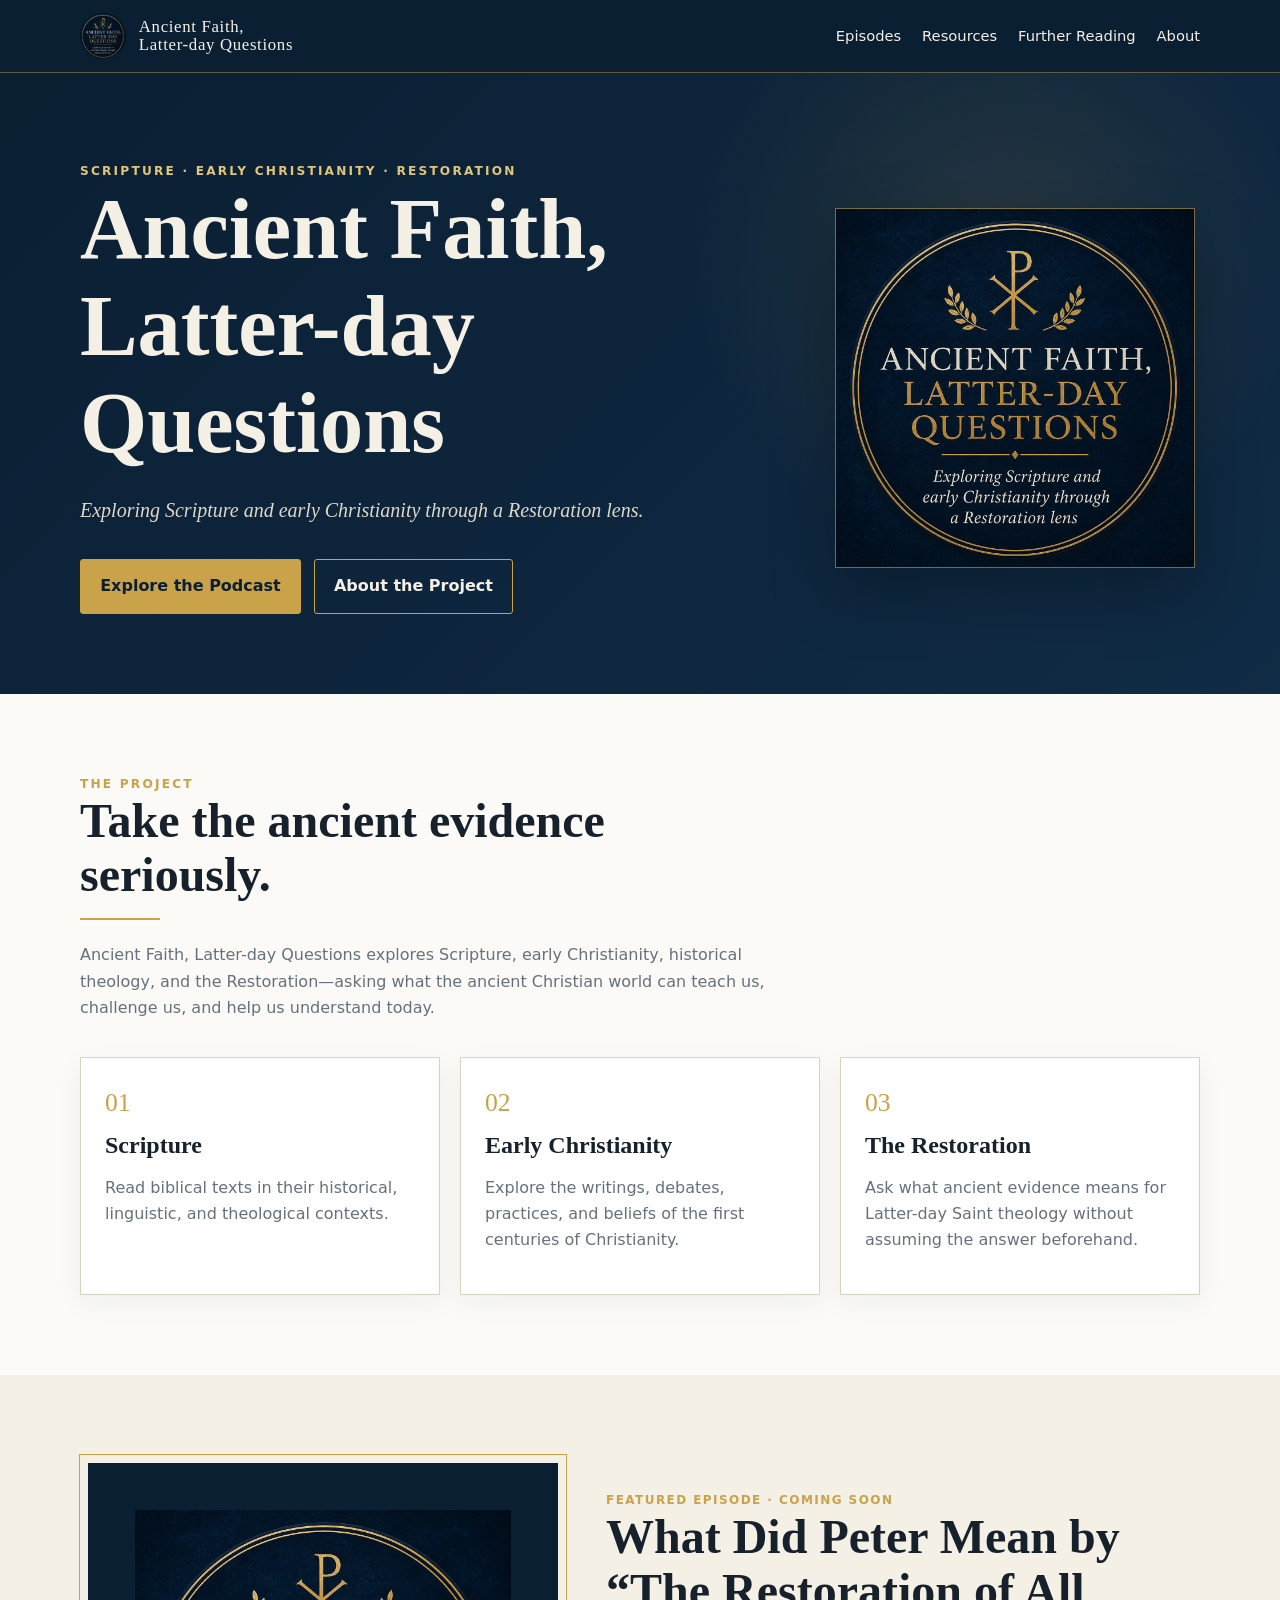
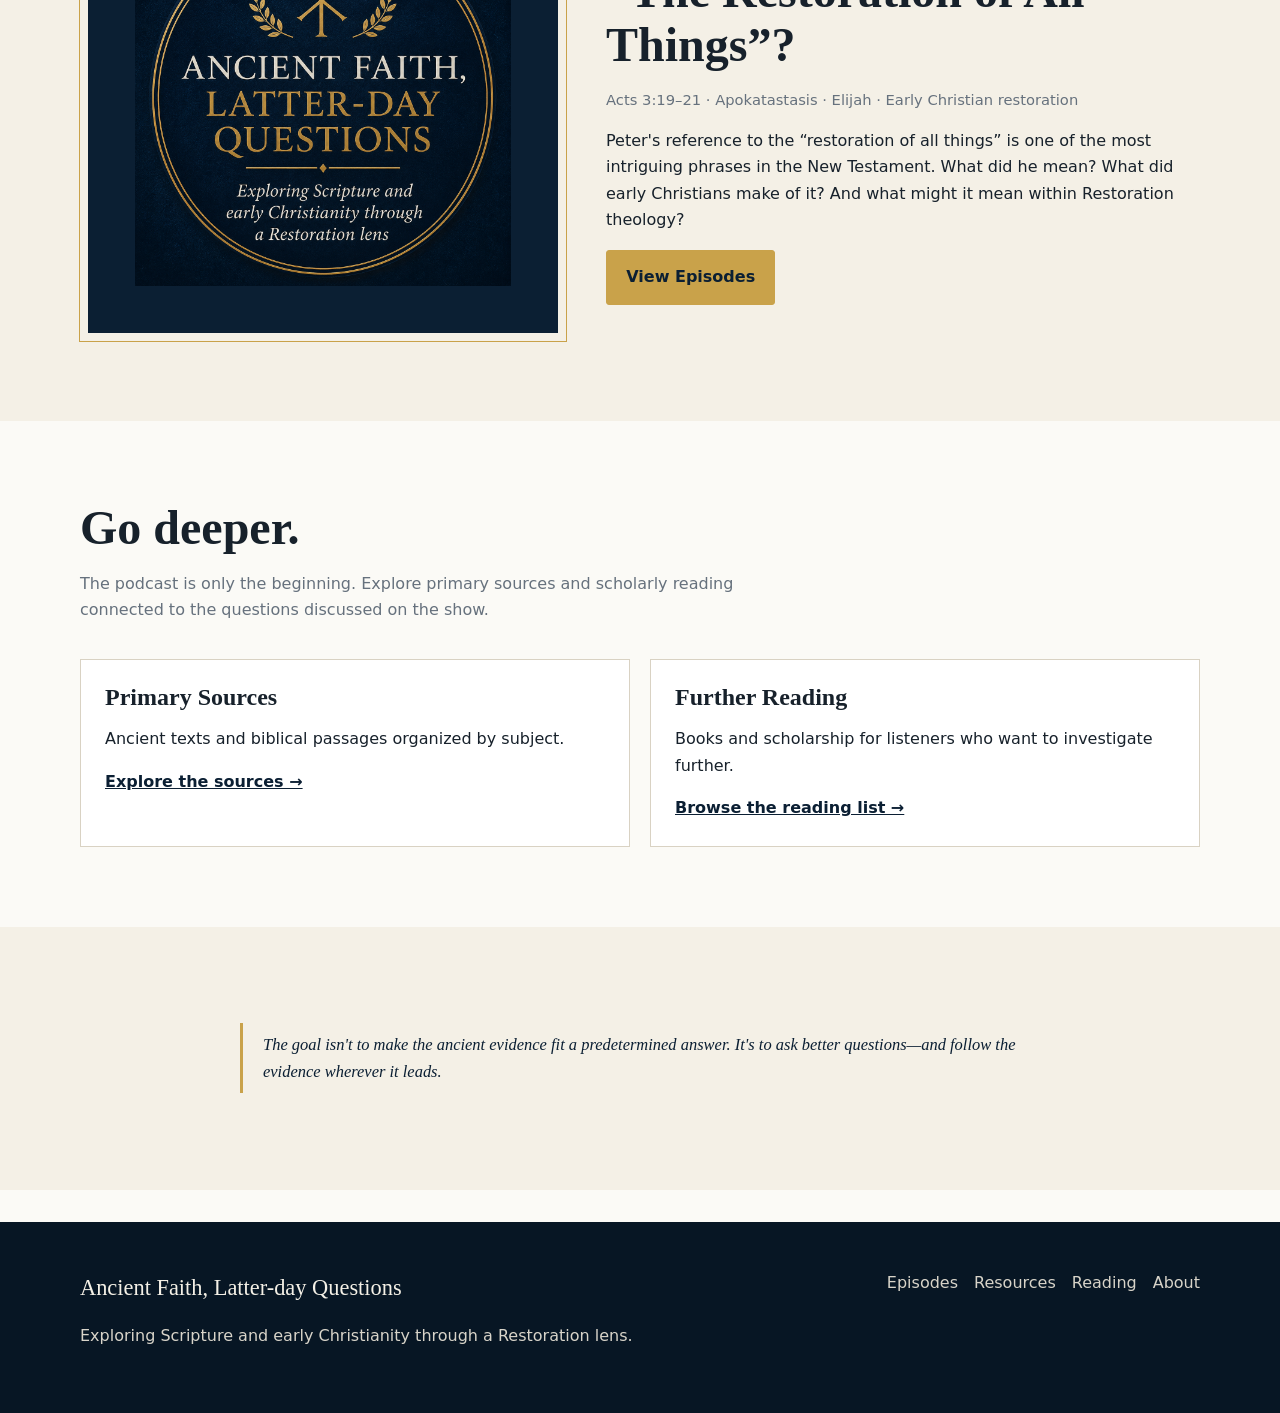
==== index.html @ 143a2c7d "Add files via upload Initial website" ====
<!doctype html>
<html lang="en">
<head>
  <meta charset="utf-8">
  <meta name="viewport" content="width=device-width, initial-scale=1">
  <meta name="description" content="Ancient Faith, Latter-day Questions — Exploring Scripture and early Christianity through a Restoration lens.">
  <title>Ancient Faith, Latter-day Questions</title>
  <link rel="stylesheet" href="css/style.css">
</head>
<body>
<header class="site-header">
  <div class="container nav">
    <a class="brand" href="index.html">
      <img src="images/logo.png" alt="Ancient Faith, Latter-day Questions logo">
      <span class="brand-name">Ancient Faith,<br>Latter-day Questions</span>
    </a>
    <nav>
      <ul class="nav-links">
        <li><a href="episodes.html">Episodes</a></li>
        <li><a href="resources.html">Resources</a></li>
        <li><a href="reading.html">Further Reading</a></li>
        <li><a href="about.html">About</a></li>
      </ul>
    </nav>
  </div>
</header>

<main>
<section class="hero">
  <div class="container hero-grid">
    <div>
      <div class="eyebrow">Scripture · Early Christianity · Restoration</div>
      <h1>Ancient Faith,<br>Latter-day Questions</h1>
      <p class="hero-tagline">Exploring Scripture and early Christianity through a Restoration lens.</p>
      <div class="button-row">
        <a class="button button-primary" href="episodes.html">Explore the Podcast</a>
        <a class="button button-secondary" href="about.html">About the Project</a>
      </div>
    </div>
    <img class="hero-logo" src="images/logo.png" alt="Podcast logo">
  </div>
</section>

<section class="section">
  <div class="container">
    <div class="section-heading">
      <div class="eyebrow" style="color:var(--gold)">The Project</div>
      <h2>Take the ancient evidence seriously.</h2>
      <div class="gold-line"></div>
      <p>Ancient Faith, Latter-day Questions explores Scripture, early Christianity, historical theology, and the Restoration—asking what the ancient Christian world can teach us, challenge us, and help us understand today.</p>
    </div>
    <div class="cards">
      <article class="card">
        <div class="number">01</div>
        <h3>Scripture</h3>
        <p>Read biblical texts in their historical, linguistic, and theological contexts.</p>
      </article>
      <article class="card">
        <div class="number">02</div>
        <h3>Early Christianity</h3>
        <p>Explore the writings, debates, practices, and beliefs of the first centuries of Christianity.</p>
      </article>
      <article class="card">
        <div class="number">03</div>
        <h3>The Restoration</h3>
        <p>Ask what ancient evidence means for Latter-day Saint theology without assuming the answer beforehand.</p>
      </article>
    </div>
  </div>
</section>

<section class="section alt">
  <div class="container featured">
    <div class="episode-art">
      <img src="images/logo.png" alt="">
    </div>
    <div>
      <div class="kicker">Featured Episode · Coming Soon</div>
      <h2>What Did Peter Mean by “The Restoration of All Things”?</h2>
      <p class="meta">Acts 3:19–21 · Apokatastasis · Elijah · Early Christian restoration</p>
      <p>Peter's reference to the “restoration of all things” is one of the most intriguing phrases in the New Testament. What did he mean? What did early Christians make of it? And what might it mean within Restoration theology?</p>
      <a class="button button-primary" href="episodes.html">View Episodes</a>
    </div>
  </div>
</section>

<section class="section">
  <div class="container">
    <div class="section-heading">
      <h2>Go deeper.</h2>
      <p>The podcast is only the beginning. Explore primary sources and scholarly reading connected to the questions discussed on the show.</p>
    </div>
    <div class="resource-grid">
      <div class="resource">
        <h3>Primary Sources</h3>
        <p>Ancient texts and biblical passages organized by subject.</p>
        <a href="resources.html">Explore the sources →</a>
      </div>
      <div class="resource">
        <h3>Further Reading</h3>
        <p>Books and scholarship for listeners who want to investigate further.</p>
        <a href="reading.html">Browse the reading list →</a>
      </div>
    </div>
  </div>
</section>

<section class="section alt">
  <div class="container content">
    <p class="quote">The goal isn't to make the ancient evidence fit a predetermined answer. It's to ask better questions—and follow the evidence wherever it leads.</p>
  </div>
</section>
</main>

<footer class="site-footer">
  <div class="container footer-grid">
    <div>
      <div class="footer-title">Ancient Faith, Latter-day Questions</div>
      <p>Exploring Scripture and early Christianity through a Restoration lens.</p>
    </div>
    <div class="footer-links">
      <a href="episodes.html">Episodes</a>
      <a href="resources.html">Resources</a>
      <a href="reading.html">Reading</a>
      <a href="about.html">About</a>
    </div>
  </div>
</footer>
</body>
</html>
---- css/style.css ----
:root {
  --navy: #0b1f33;
  --navy-2: #102b45;
  --gold: #c9a24a;
  --gold-light: #dfc57d;
  --ivory: #f4f0e6;
  --paper: #fbfaf6;
  --ink: #17212b;
  --muted: #66717d;
  --line: #d9d2c3;
  --white: #ffffff;
  --max-width: 1120px;
  --serif: Georgia, "Times New Roman", serif;
  --sans: Inter, ui-sans-serif, system-ui, -apple-system, BlinkMacSystemFont, "Segoe UI", sans-serif;
}

* { box-sizing: border-box; }
html { scroll-behavior: smooth; }
body {
  margin: 0;
  color: var(--ink);
  background: var(--paper);
  font-family: var(--sans);
  line-height: 1.65;
}
img { max-width: 100%; display: block; }
a { color: inherit; }
.container {
  width: min(calc(100% - 2rem), var(--max-width));
  margin-inline: auto;
}
.site-header {
  background: var(--navy);
  color: var(--ivory);
  border-bottom: 1px solid rgba(201,162,74,.45);
  position: sticky;
  top: 0;
  z-index: 20;
}
.nav {
  min-height: 72px;
  display: flex;
  align-items: center;
  justify-content: space-between;
  gap: 1rem;
}
.brand {
  display: flex;
  align-items: center;
  gap: .8rem;
  text-decoration: none;
}
.brand img {
  width: 46px;
  height: 46px;
  object-fit: cover;
  border-radius: 50%;
}
.brand-name {
  font-family: var(--serif);
  font-size: 1.05rem;
  letter-spacing: .04em;
  line-height: 1.05;
}
.nav-links {
  display: flex;
  gap: 1.3rem;
  list-style: none;
  padding: 0;
  margin: 0;
}
.nav-links a {
  text-decoration: none;
  color: var(--ivory);
  font-size: .92rem;
}
.nav-links a:hover { color: var(--gold-light); }

.hero {
  background:
    radial-gradient(circle at 78% 30%, rgba(201,162,74,.13), transparent 28%),
    linear-gradient(135deg, var(--navy), var(--navy-2));
  color: var(--ivory);
  padding: 5.5rem 0 5rem;
}
.hero-grid {
  display: grid;
  grid-template-columns: 1.3fr .7fr;
  gap: 4rem;
  align-items: center;
}
.eyebrow {
  color: var(--gold-light);
  text-transform: uppercase;
  letter-spacing: .18em;
  font-size: .76rem;
  font-weight: 700;
}
h1, h2, h3 {
  font-family: var(--serif);
  line-height: 1.12;
  margin: 0 0 1rem;
}
h1 { font-size: clamp(2.8rem, 7vw, 5.4rem); }
h2 { font-size: clamp(2rem, 4vw, 3rem); }
h3 { font-size: 1.5rem; }
.hero h1 { max-width: 800px; }
.hero-tagline {
  color: #ddd8ca;
  font-family: var(--serif);
  font-style: italic;
  font-size: 1.25rem;
  max-width: 700px;
  margin: 1.4rem 0 2rem;
}
.hero-logo {
  width: min(360px, 80vw);
  margin-inline: auto;
  border: 1px solid rgba(201,162,74,.55);
  box-shadow: 0 25px 60px rgba(0,0,0,.28);
}
.button-row { display: flex; flex-wrap: wrap; gap: .8rem; }
.button {
  display: inline-block;
  padding: .85rem 1.2rem;
  border-radius: 3px;
  text-decoration: none;
  font-weight: 700;
  border: 1px solid var(--gold);
}
.button-primary { background: var(--gold); color: var(--navy); }
.button-secondary { color: var(--ivory); }

.section { padding: 5rem 0; }
.section.alt { background: var(--ivory); }
.section-heading { max-width: 720px; margin-bottom: 2.2rem; }
.section-heading p { color: var(--muted); }

.cards {
  display: grid;
  grid-template-columns: repeat(3, 1fr);
  gap: 1.25rem;
}
.card {
  background: var(--white);
  border: 1px solid var(--line);
  padding: 1.5rem;
  box-shadow: 0 8px 25px rgba(23,33,43,.05);
}
.card .number {
  color: var(--gold);
  font-family: var(--serif);
  font-size: 1.6rem;
}
.card h3 { margin-top: .5rem; }
.card p { color: var(--muted); }

.featured {
  display: grid;
  grid-template-columns: .9fr 1.1fr;
  gap: 2.5rem;
  align-items: center;
}
.episode-art {
  aspect-ratio: 1;
  background: var(--navy);
  display: grid;
  place-items: center;
  border: 8px solid var(--ivory);
  outline: 1px solid var(--gold);
}
.episode-art img { width: 80%; }
.kicker {
  color: var(--gold);
  font-weight: 800;
  text-transform: uppercase;
  letter-spacing: .12em;
  font-size: .75rem;
}
.meta { color: var(--muted); font-size: .92rem; }

.quote {
  border-left: 3px solid var(--gold);
  padding: .5rem 0 .5rem 1.25rem;
  font-family: var(--serif);
  font-size: 1.35rem;
  font-style: italic;
  color: var(--navy);
}

.page-hero {
  background: var(--navy);
  color: var(--ivory);
  padding: 4rem 0;
}
.page-hero p { color: #d9d6ce; max-width: 720px; }

.content {
  max-width: 800px;
  margin: 0 auto;
}
.content h2 { margin-top: 2.5rem; }
.content h3 { margin-top: 2rem; }
.content p, .content li { font-size: 1.03rem; }
.content ul { padding-left: 1.3rem; }

.episode-list { display: grid; gap: 1rem; }
.episode-item {
  display: grid;
  grid-template-columns: auto 1fr auto;
  gap: 1.2rem;
  align-items: center;
  background: var(--white);
  border: 1px solid var(--line);
  padding: 1.25rem;
}
.episode-num {
  font-family: var(--serif);
  font-size: 1.5rem;
  color: var(--gold);
}
.episode-item h3 { margin: 0 0 .3rem; }
.episode-item p { margin: 0; color: var(--muted); }

.resource-grid {
  display: grid;
  grid-template-columns: repeat(2, 1fr);
  gap: 1.25rem;
}
.resource {
  background: var(--white);
  border: 1px solid var(--line);
  padding: 1.5rem;
}
.resource a { color: var(--navy); font-weight: 700; }
.resource a:hover { color: var(--gold); }

.site-footer {
  background: #071624;
  color: #d8d4c9;
  padding: 3rem 0;
  margin-top: 2rem;
}
.footer-grid {
  display: grid;
  grid-template-columns: 1fr auto;
  gap: 2rem;
}
.footer-title { font-family: var(--serif); color: var(--ivory); font-size: 1.4rem; }
.footer-links { display: flex; gap: 1rem; flex-wrap: wrap; }
.footer-links a { color: #d8d4c9; text-decoration: none; }

.small { font-size: .9rem; color: var(--muted); }
.gold-line {
  width: 80px;
  height: 2px;
  background: var(--gold);
  margin: 1rem 0 1.4rem;
}

@media (max-width: 800px) {
  .nav { align-items: flex-start; padding: .8rem 0; flex-direction: column; }
  .nav-links { flex-wrap: wrap; gap: .7rem 1rem; }
  .hero { padding: 4rem 0; }
  .hero-grid, .featured, .cards, .resource-grid { grid-template-columns: 1fr; }
  .hero-logo { max-width: 280px; }
  .episode-item { grid-template-columns: auto 1fr; }
  .episode-item .button { grid-column: 2; justify-self: start; }
  .footer-grid { grid-template-columns: 1fr; }
}
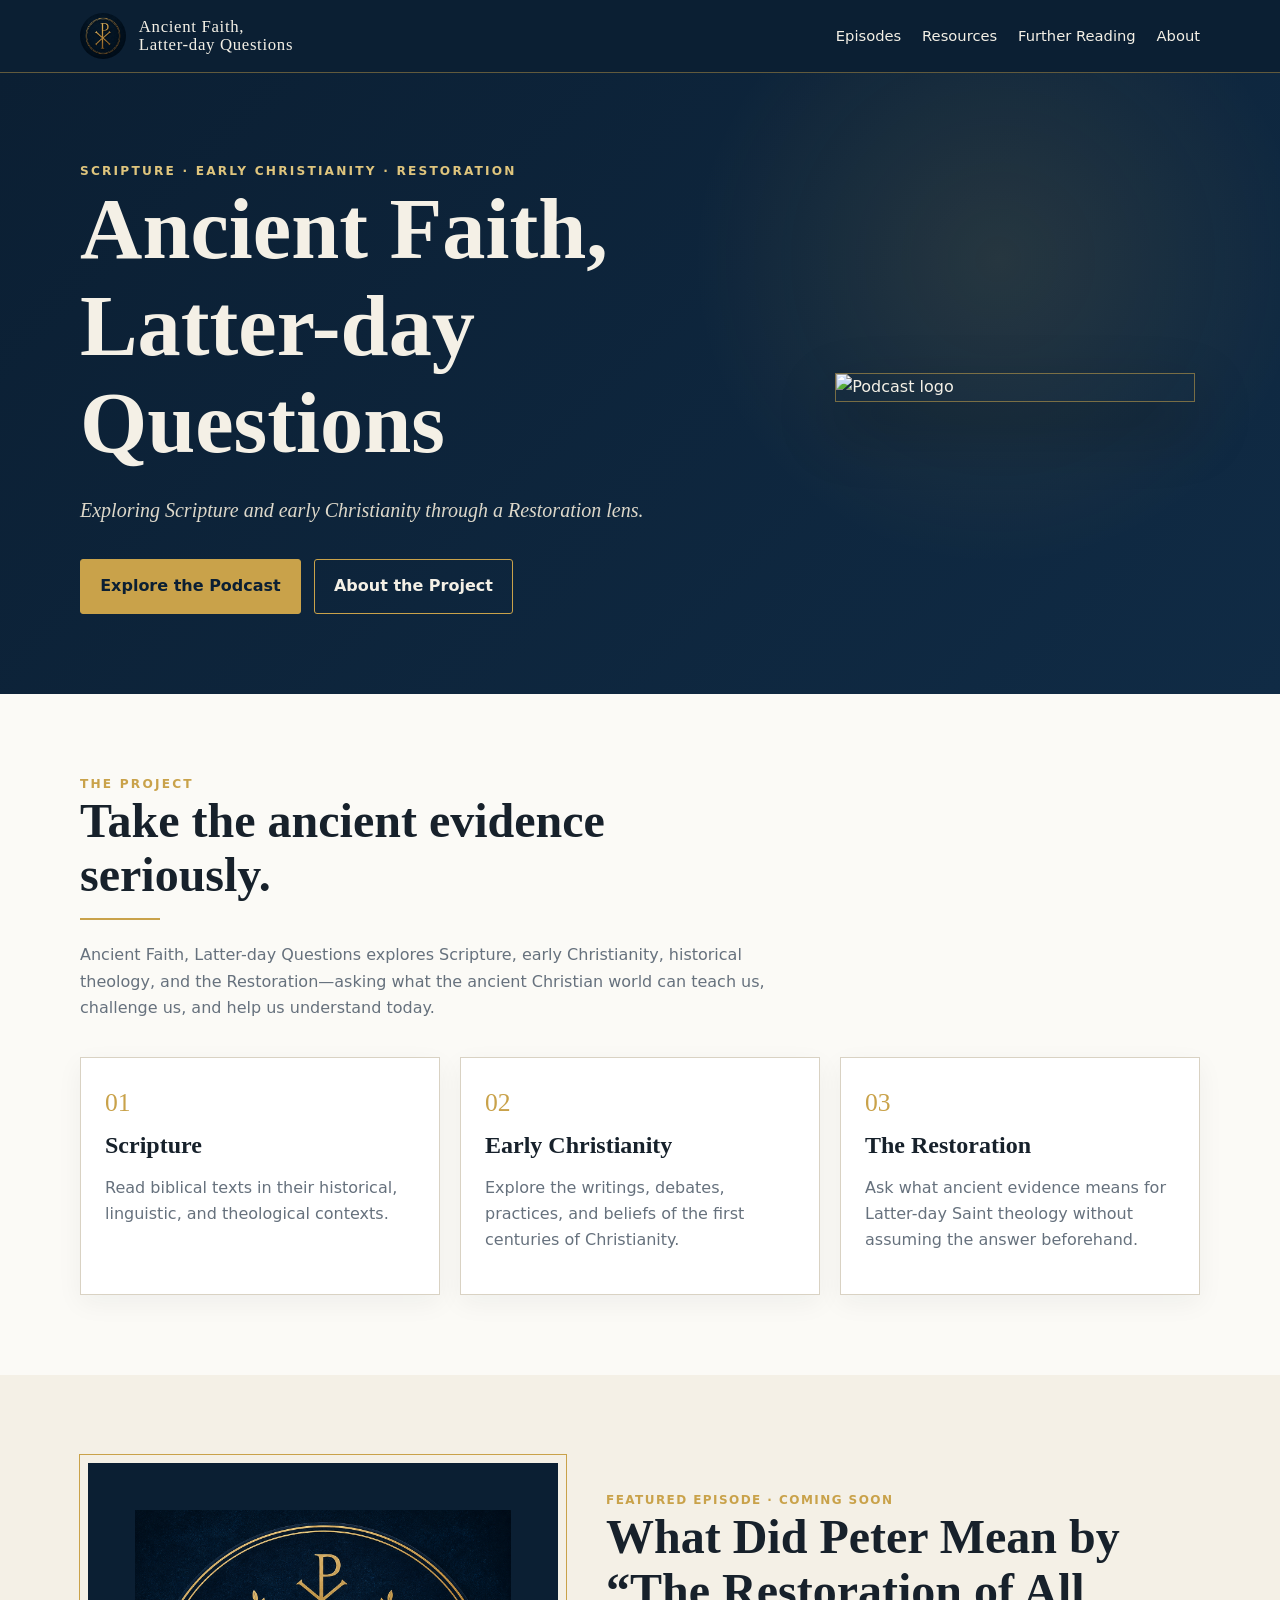
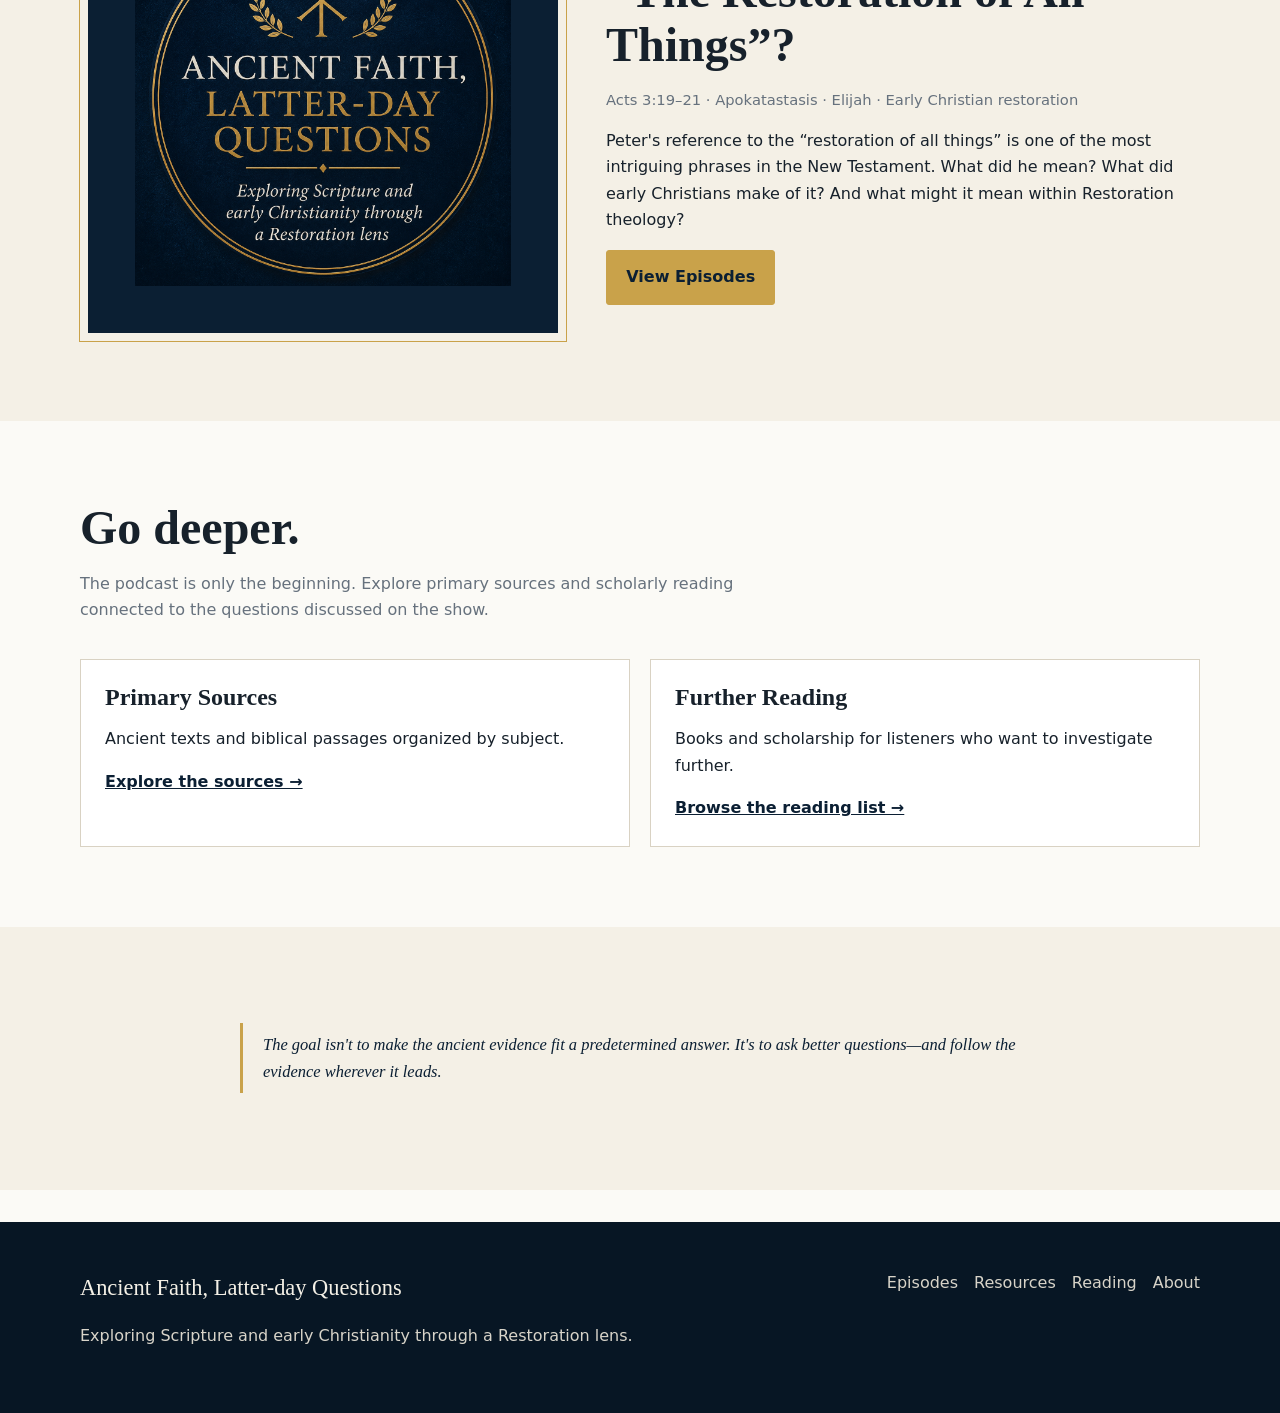
==== commit 5852f2cc: "Update index.html" ====
--- a/index.html
+++ b/index.html
@@ -11,7 +11,7 @@
 <header class="site-header">
   <div class="container nav">
     <a class="brand" href="index.html">
-      <img src="images/logo.png" alt="Ancient Faith, Latter-day Questions logo">
+      <img src="images/christogram.png" alt="Ancient Faith, Latter-day Questions logo">
       <span class="brand-name">Ancient Faith,<br>Latter-day Questions</span>
     </a>
     <nav>
@@ -37,7 +37,7 @@
         <a class="button button-secondary" href="about.html">About the Project</a>
       </div>
     </div>
-    <img class="hero-logo" src="images/logo.png" alt="Podcast logo">
+    <img class="hero-logo" src="images/Christogram.png" alt="Podcast logo">
   </div>
 </section>
 
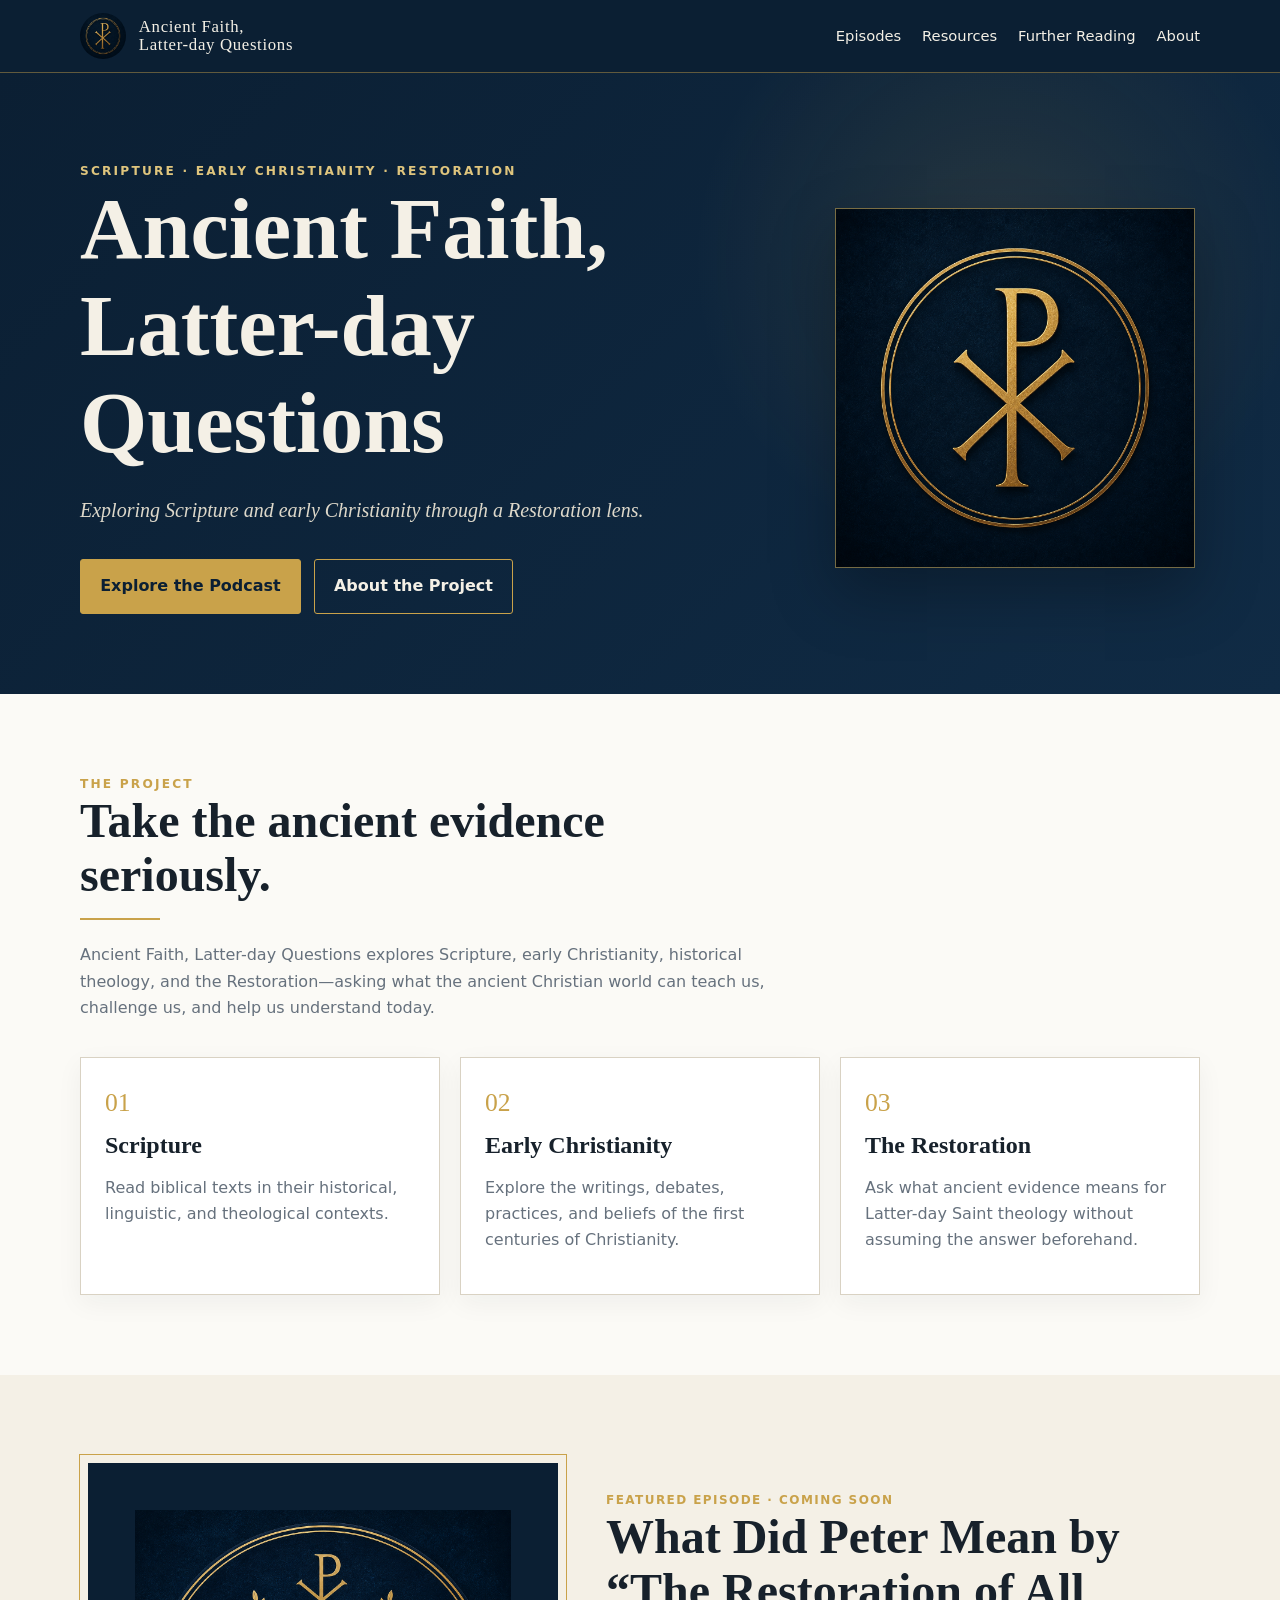
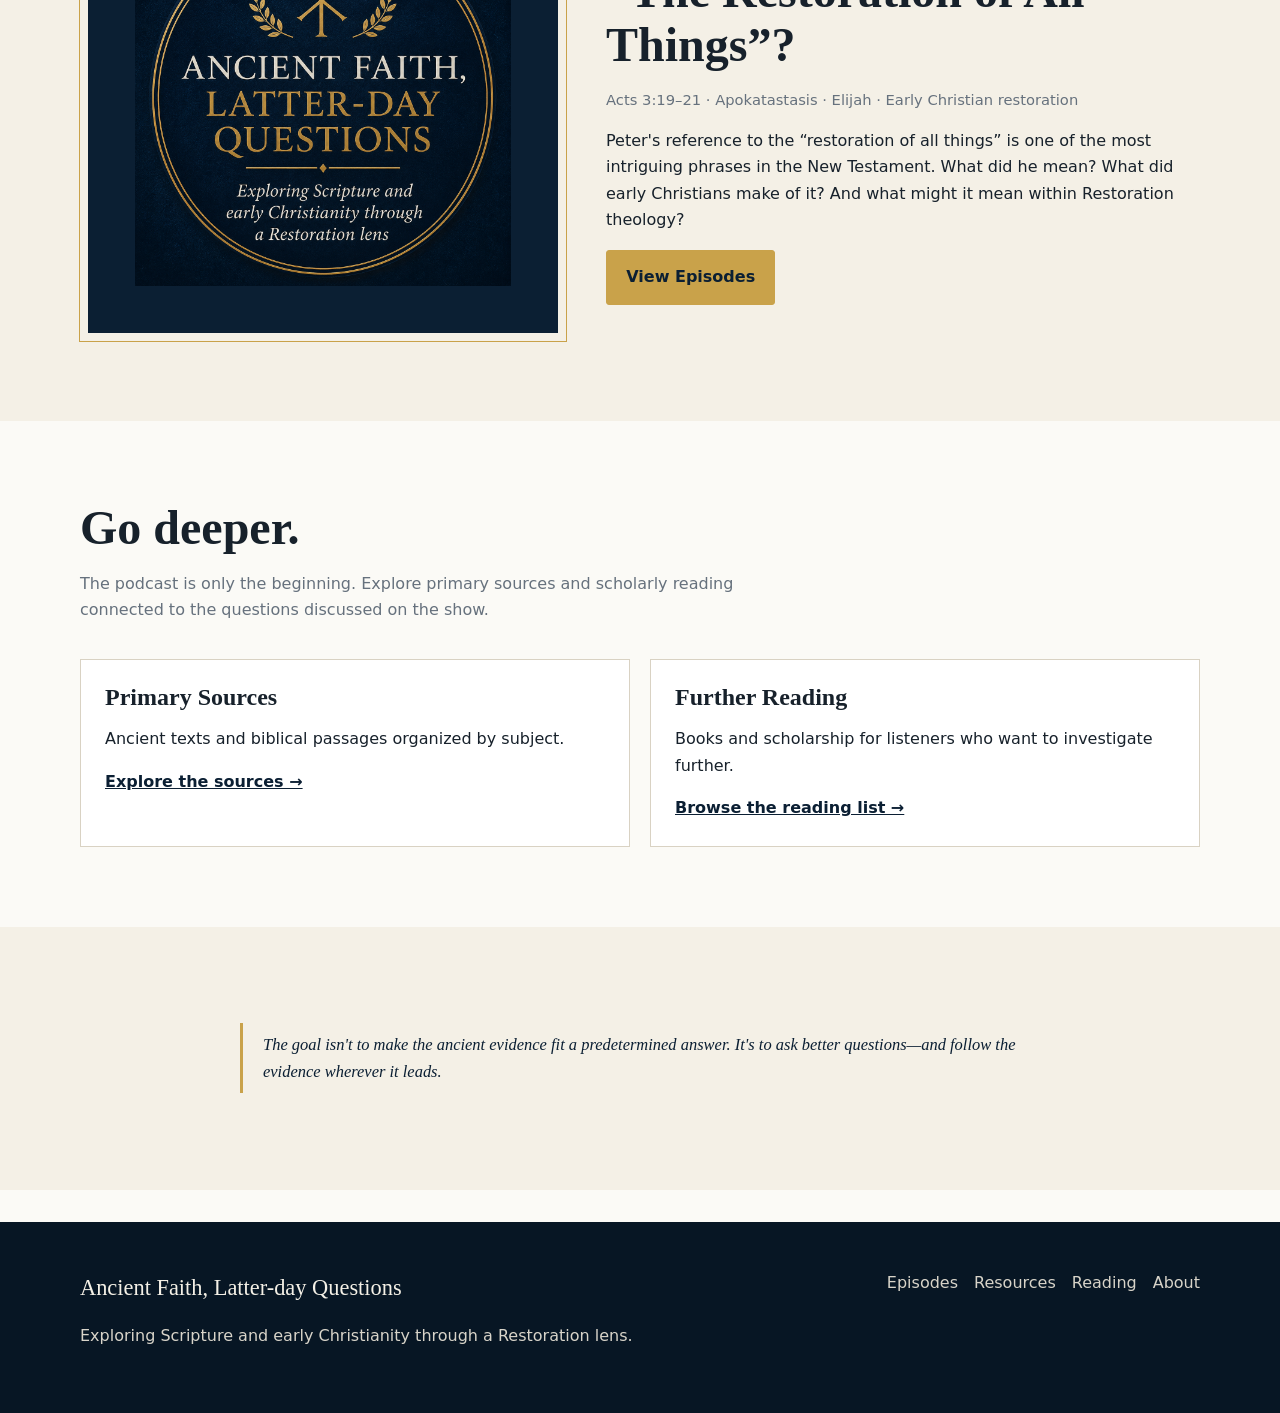
==== commit e17dfc4d: "Update index.html" ====
--- a/index.html
+++ b/index.html
@@ -37,7 +37,7 @@
         <a class="button button-secondary" href="about.html">About the Project</a>
       </div>
     </div>
-    <img class="hero-logo" src="images/Christogram.png" alt="Podcast logo">
+    <img class="hero-logo" src="images/christogram.png" alt="Podcast logo">
   </div>
 </section>
 
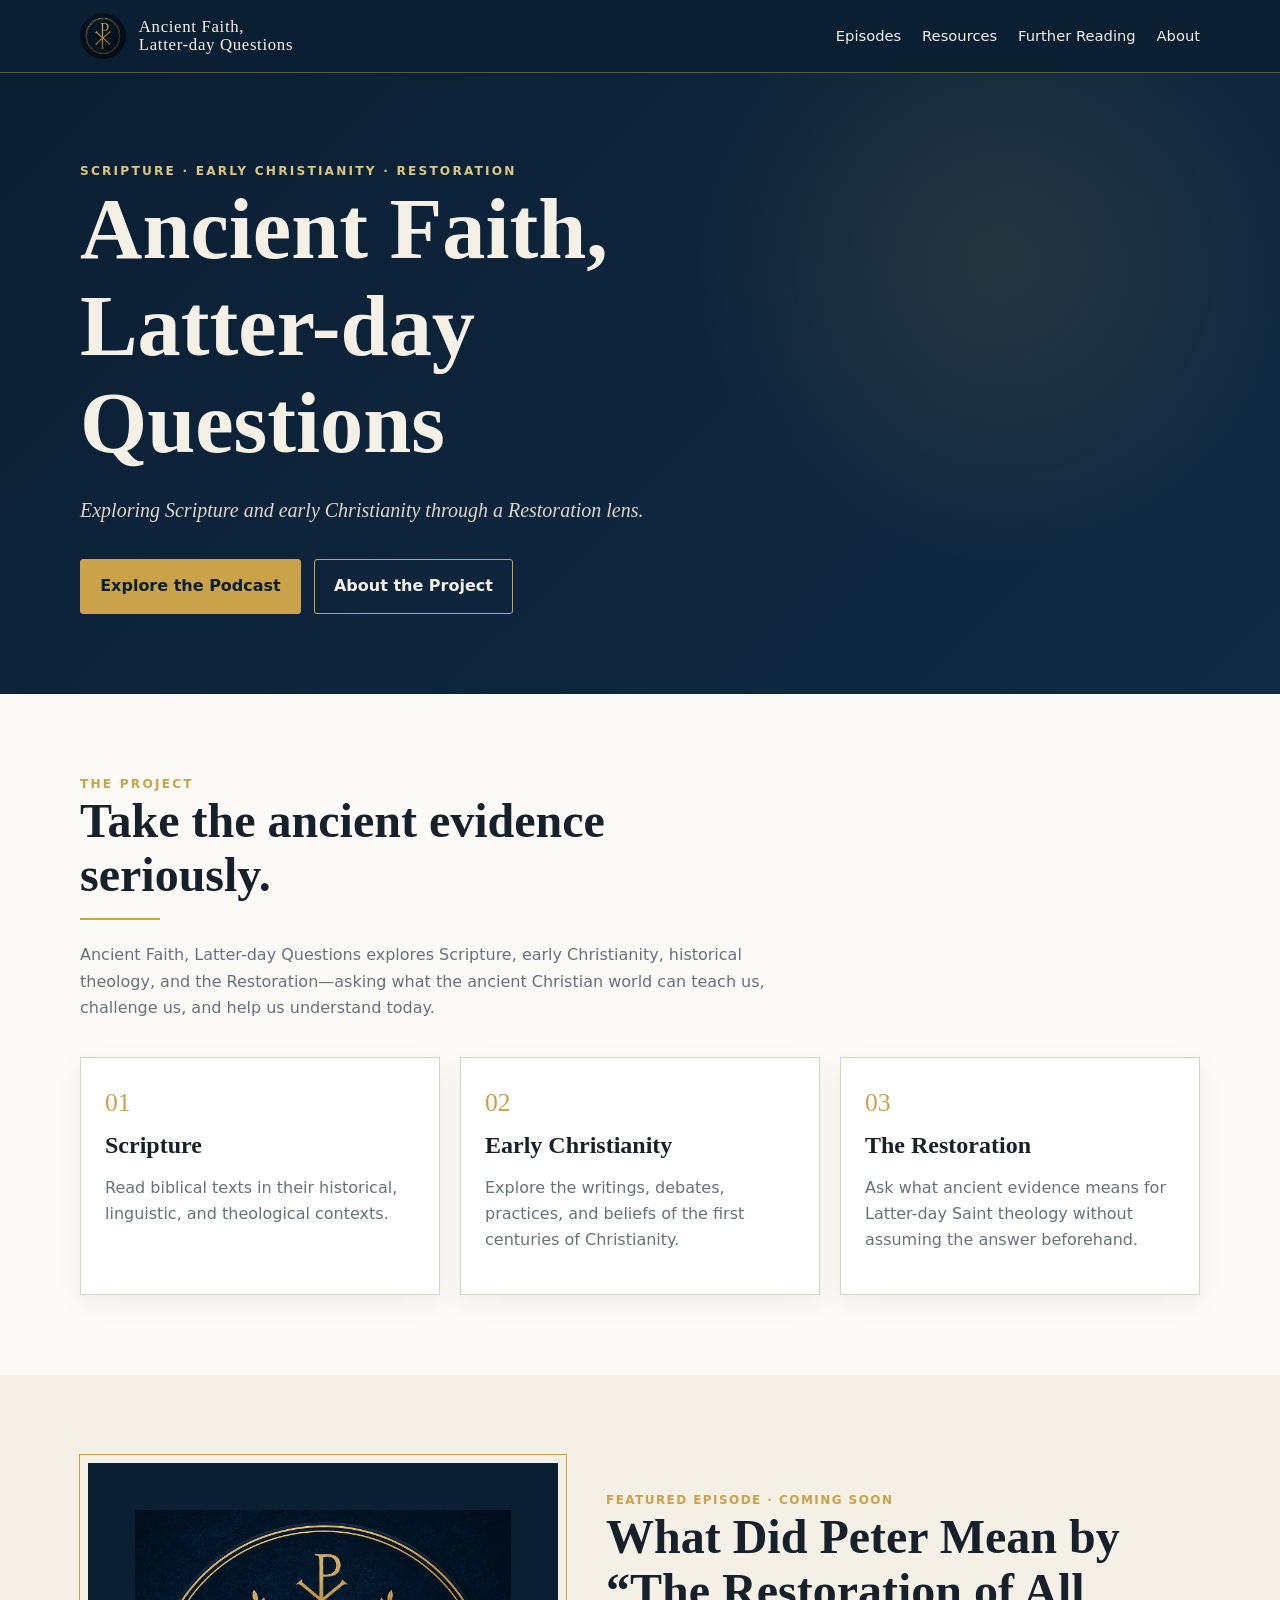
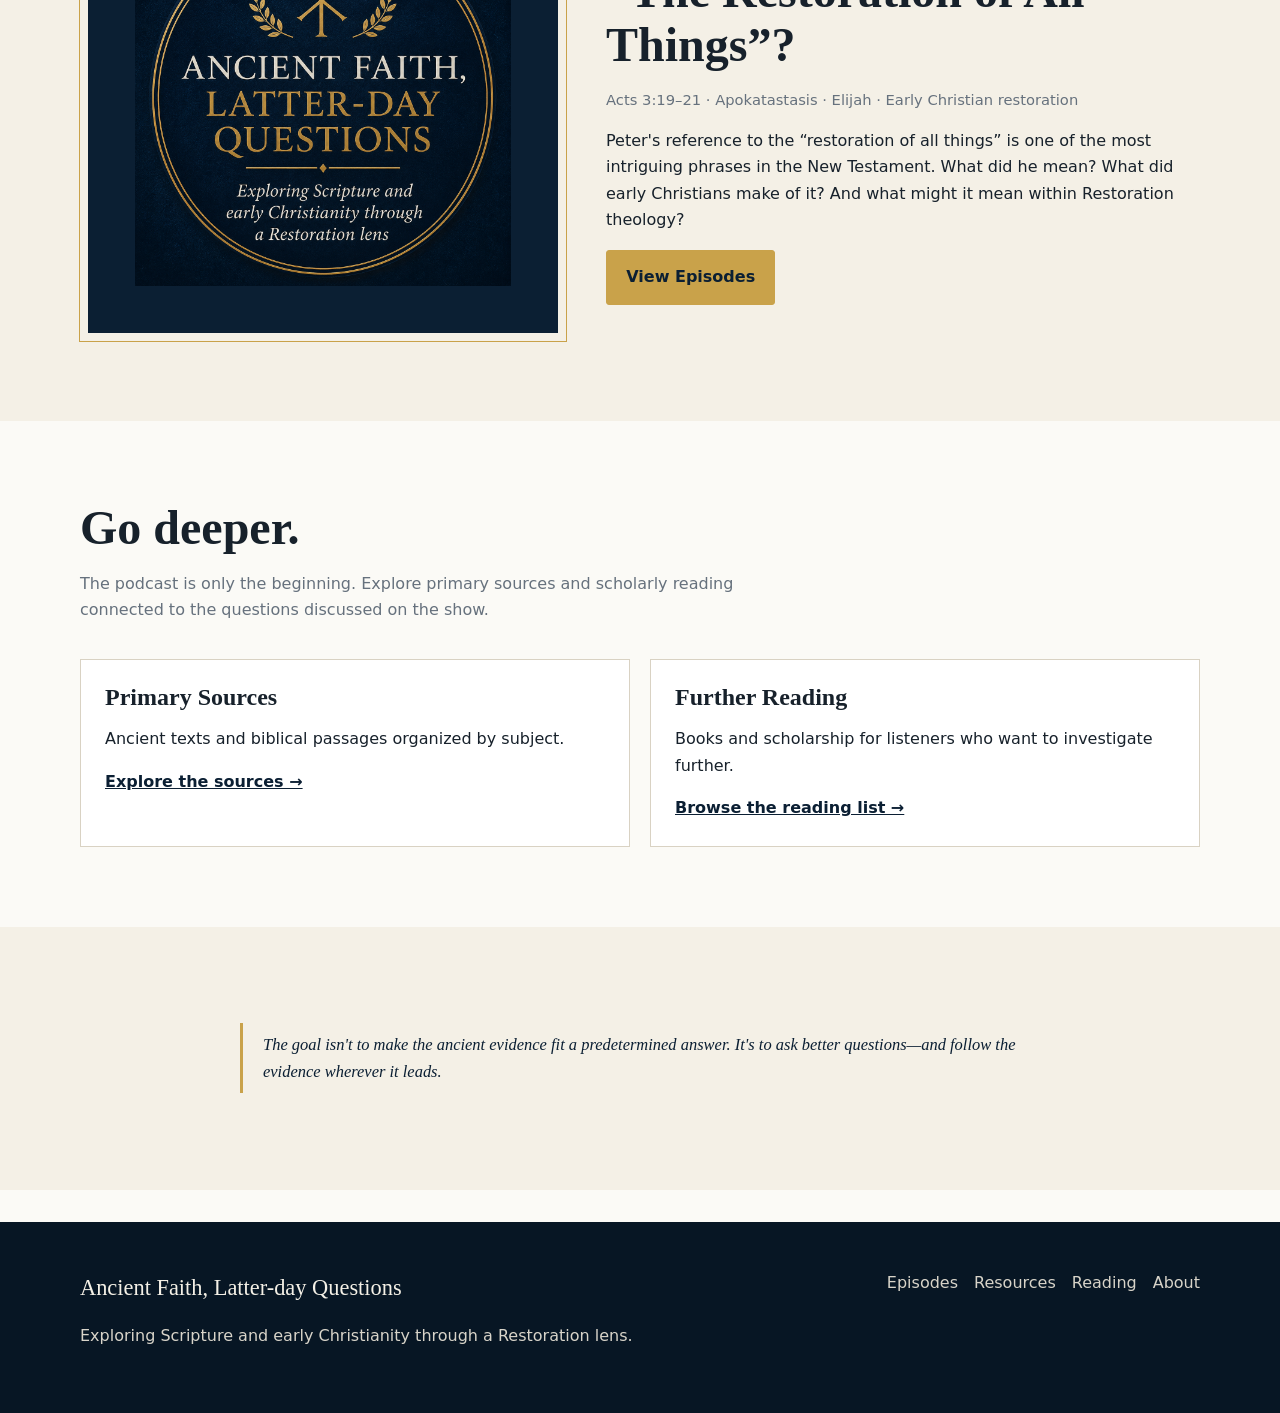
==== commit c8720220: "Update index.html" ====
--- a/index.html
+++ b/index.html
@@ -36,9 +36,6 @@
         <a class="button button-primary" href="episodes.html">Explore the Podcast</a>
         <a class="button button-secondary" href="about.html">About the Project</a>
       </div>
-    </div>
-    <img class="hero-logo" src="images/christogram.png" alt="Podcast logo">
-  </div>
 </section>
 
 <section class="section">
